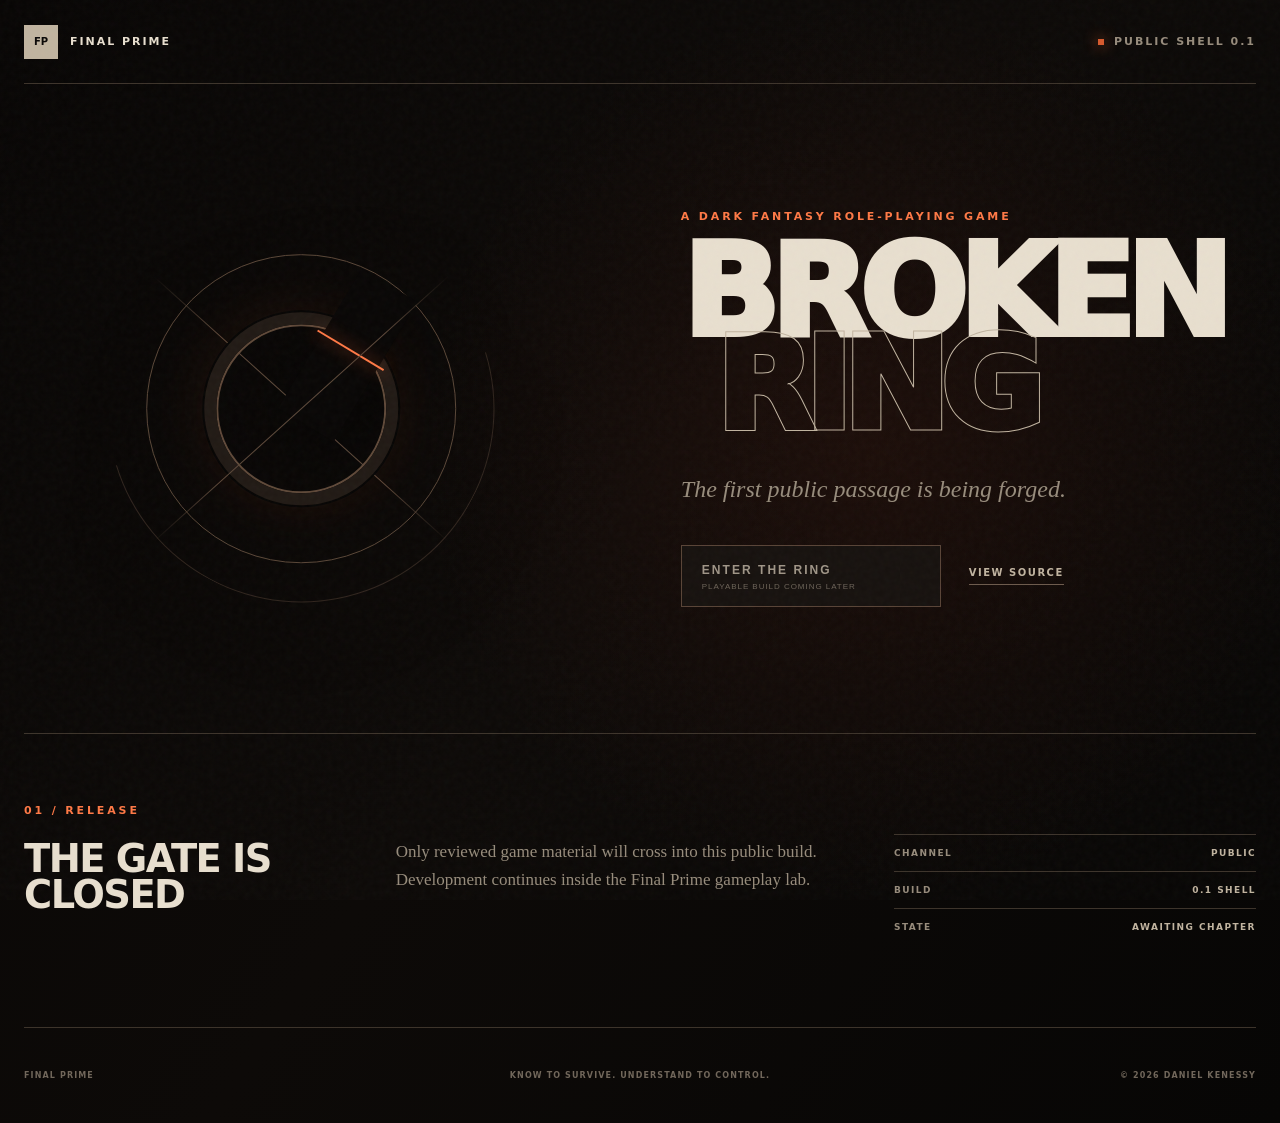
==== public/index.html @ 916c3fac "Bootstrap public Broken Ring site" ====
<!doctype html>
<html lang="en">
  <head>
    <meta charset="utf-8">
    <meta name="viewport" content="width=device-width, initial-scale=1">
    <meta name="theme-color" content="#090706">
    <meta name="description" content="Broken Ring is a dark fantasy role-playing game by Final Prime.">
    <title>Broken Ring | Final Prime</title>
    <link rel="stylesheet" href="assets/css/site.css">
  </head>
  <body>
    <div class="grain" aria-hidden="true"></div>
    <header class="site-header">
      <a class="brand" href="https://final-prime.github.io/" aria-label="Final Prime home">
        <span class="brand-mark" aria-hidden="true">FP</span>
        <span>FINAL PRIME</span>
      </a>
      <span class="build-state"><i aria-hidden="true"></i> PUBLIC SHELL 0.1</span>
    </header>

    <main>
      <section class="hero" aria-labelledby="game-title">
        <div class="sigil" aria-hidden="true">
          <span class="sigil-orbit orbit-a"></span>
          <span class="sigil-orbit orbit-b"></span>
          <span class="sigil-core"></span>
          <span class="sigil-break"></span>
        </div>

        <div class="hero-copy">
          <p class="eyebrow">A DARK FANTASY ROLE-PLAYING GAME</p>
          <h1 id="game-title"><span>BROKEN</span><span>RING</span></h1>
          <p class="premise">The first public passage is being forged.</p>
          <div class="actions">
            <button class="primary-action" type="button" disabled>
              <span>ENTER THE RING</span>
              <small>PLAYABLE BUILD COMING LATER</small>
            </button>
            <a class="text-action" href="https://github.com/Final-Prime/Broken-Ring">VIEW SOURCE</a>
          </div>
        </div>
      </section>

      <section class="status-panel" aria-labelledby="release-status">
        <div>
          <p class="section-index">01 / RELEASE</p>
          <h2 id="release-status">THE GATE IS CLOSED</h2>
        </div>
        <p>Only reviewed game material will cross into this public build. Development continues inside the Final Prime gameplay lab.</p>
        <dl>
          <div><dt>CHANNEL</dt><dd>PUBLIC</dd></div>
          <div><dt>BUILD</dt><dd>0.1 SHELL</dd></div>
          <div><dt>STATE</dt><dd>AWAITING CHAPTER</dd></div>
        </dl>
      </section>
    </main>

    <footer>
      <span>FINAL PRIME</span>
      <span>KNOW TO SURVIVE. UNDERSTAND TO CONTROL.</span>
      <span>© 2026 DANIEL KENESSY</span>
    </footer>

    <script src="assets/js/app.js"></script>
  </body>
</html>
---- public/assets/css/site.css ----
:root {
  color-scheme: dark;
  --ink: #e8dfcf;
  --muted: #978c7c;
  --void: #090706;
  --panel: #100d0b;
  --line: #3d342b;
  --ember: #d65a2d;
  --ember-hot: #ff7946;
  --ash: #c1b4a0;
  --max: 1280px;
}

* { box-sizing: border-box; }

html { background: var(--void); }

body {
  min-height: 100vh;
  margin: 0;
  overflow-x: hidden;
  color: var(--ink);
  background:
    radial-gradient(circle at 68% 40%, rgba(103, 36, 20, .18), transparent 28rem),
    linear-gradient(125deg, #080605 0%, #0d0a08 48%, #070605 100%);
  font-family: Inter, ui-sans-serif, system-ui, -apple-system, BlinkMacSystemFont, "Segoe UI", sans-serif;
}

body::before {
  position: fixed;
  inset: 0;
  z-index: -1;
  content: "";
  background-image:
    linear-gradient(rgba(255,255,255,.018) 1px, transparent 1px),
    linear-gradient(90deg, rgba(255,255,255,.014) 1px, transparent 1px);
  background-size: 72px 72px;
  mask-image: linear-gradient(to bottom, black, transparent 90%);
}

.grain {
  position: fixed;
  inset: 0;
  z-index: 10;
  pointer-events: none;
  opacity: .035;
  background-image: url("data:image/svg+xml,%3Csvg viewBox='0 0 180 180' xmlns='http://www.w3.org/2000/svg'%3E%3Cfilter id='n'%3E%3CfeTurbulence type='fractalNoise' baseFrequency='.85' numOctaves='4' stitchTiles='stitch'/%3E%3C/filter%3E%3Crect width='100%25' height='100%25' filter='url(%23n)' opacity='.9'/%3E%3C/svg%3E");
}

.site-header,
main,
footer {
  width: min(calc(100% - 48px), var(--max));
  margin-inline: auto;
}

.site-header {
  display: flex;
  align-items: center;
  justify-content: space-between;
  min-height: 84px;
  border-bottom: 1px solid var(--line);
  font-size: 11px;
  font-weight: 800;
  letter-spacing: .18em;
}

.brand {
  display: inline-flex;
  align-items: center;
  gap: 12px;
  color: var(--ink);
  text-decoration: none;
}

.brand-mark {
  display: grid;
  width: 34px;
  height: 34px;
  place-items: center;
  border: 1px solid var(--ash);
  color: var(--void);
  background: var(--ash);
  font-size: 10px;
  letter-spacing: 0;
}

.build-state {
  display: flex;
  align-items: center;
  gap: 10px;
  color: var(--muted);
}

.build-state i {
  width: 6px;
  height: 6px;
  background: var(--ember);
  box-shadow: 0 0 14px var(--ember);
}

.hero {
  display: grid;
  min-height: 650px;
  grid-template-columns: minmax(280px, .9fr) minmax(420px, 1.1fr);
  align-items: center;
  border-bottom: 1px solid var(--line);
}

.sigil {
  position: relative;
  width: min(34vw, 430px);
  aspect-ratio: 1;
  justify-self: center;
  filter: drop-shadow(0 24px 40px rgba(0,0,0,.6));
}

.sigil-orbit,
.sigil-core,
.sigil-break {
  position: absolute;
  inset: 50%;
  display: block;
  border-radius: 50%;
  transform: translate(-50%, -50%);
}

.sigil-core {
  width: 45%;
  aspect-ratio: 1;
  border: 12px solid #211a15;
  box-shadow:
    inset 0 0 0 2px #5f4939,
    0 0 0 2px #070605,
    0 0 55px rgba(214,90,45,.11);
}

.sigil-orbit {
  width: 72%;
  aspect-ratio: 1;
  border: 1px solid #5a4738;
}

.orbit-a { animation: turn 38s linear infinite; }
.orbit-b {
  width: 90%;
  border-color: transparent #30251e #30251e transparent;
  transform: translate(-50%, -50%) rotate(28deg);
  animation: reverse-turn 55s linear infinite;
}

.sigil::before,
.sigil::after {
  position: absolute;
  inset: 50%;
  width: 92%;
  height: 1px;
  content: "";
  background: linear-gradient(90deg, transparent, #5d493a 22%, #5d493a 78%, transparent);
  transform: translate(-50%, -50%) rotate(42deg);
}

.sigil::after { transform: translate(-50%, -50%) rotate(-42deg); }

.sigil-break {
  width: 15%;
  height: 38%;
  border-radius: 0;
  background: var(--void);
  transform: translate(22%, -83%) rotate(31deg);
}

.sigil-break::before {
  position: absolute;
  top: 46%;
  left: -10%;
  width: 120%;
  height: 2px;
  content: "";
  background: var(--ember-hot);
  box-shadow: 0 0 16px var(--ember);
}

.hero-copy { padding: 70px 0 70px 8vw; }

.eyebrow,
.section-index {
  margin: 0 0 24px;
  color: var(--ember-hot);
  font-size: 11px;
  font-weight: 900;
  letter-spacing: .26em;
}

h1 {
  margin: 0;
  font-size: clamp(72px, 10vw, 154px);
  font-weight: 950;
  letter-spacing: -.075em;
  line-height: .72;
}

h1 span { display: block; }
h1 span:last-child {
  margin-left: .26em;
  color: transparent;
  -webkit-text-stroke: 1px var(--ash);
}

.premise {
  max-width: 430px;
  margin: 44px 0 0;
  color: var(--muted);
  font-family: Georgia, "Times New Roman", serif;
  font-size: clamp(18px, 2vw, 24px);
  font-style: italic;
}

.actions {
  display: flex;
  align-items: center;
  gap: 28px;
  margin-top: 42px;
}

.primary-action {
  min-width: 260px;
  padding: 17px 20px 15px;
  border: 1px solid #594437;
  border-radius: 0;
  color: #a09688;
  background: #17120f;
  text-align: left;
  cursor: not-allowed;
}

.primary-action span,
.primary-action small { display: block; }
.primary-action span { font-size: 12px; font-weight: 900; letter-spacing: .17em; }
.primary-action small { margin-top: 5px; color: #6d6459; font-size: 8px; letter-spacing: .12em; }

.text-action {
  padding-bottom: 6px;
  border-bottom: 1px solid #6d5b4d;
  color: var(--ash);
  font-size: 10px;
  font-weight: 900;
  letter-spacing: .15em;
  text-decoration: none;
}

.text-action:hover,
.text-action:focus-visible { color: var(--ember-hot); border-color: var(--ember-hot); }

.status-panel {
  display: grid;
  grid-template-columns: .85fr 1.2fr 1fr;
  gap: 5vw;
  align-items: start;
  padding: 70px 0 82px;
}

.status-panel h2 {
  margin: 0;
  font-size: clamp(24px, 3vw, 42px);
  letter-spacing: -.04em;
  line-height: .95;
}

.status-panel > p {
  margin: 34px 0 0;
  color: var(--muted);
  font-family: Georgia, "Times New Roman", serif;
  font-size: 17px;
  line-height: 1.65;
}

.status-panel dl { margin: 30px 0 0; }
.status-panel dl div {
  display: flex;
  justify-content: space-between;
  gap: 24px;
  padding: 13px 0;
  border-top: 1px solid var(--line);
}
.status-panel dt,
.status-panel dd { margin: 0; font-size: 9px; font-weight: 850; letter-spacing: .16em; }
.status-panel dt { color: var(--muted); }
.status-panel dd { color: var(--ash); text-align: right; }

footer {
  display: grid;
  min-height: 96px;
  grid-template-columns: repeat(3, 1fr);
  align-items: center;
  border-top: 1px solid var(--line);
  color: #71675b;
  font-size: 8px;
  font-weight: 800;
  letter-spacing: .14em;
}

footer span:nth-child(2) { text-align: center; }
footer span:last-child { text-align: right; }

@keyframes turn {
  from { transform: translate(-50%, -50%) rotate(0); }
  to { transform: translate(-50%, -50%) rotate(360deg); }
}

@keyframes reverse-turn {
  from { transform: translate(-50%, -50%) rotate(28deg); }
  to { transform: translate(-50%, -50%) rotate(-332deg); }
}

@media (max-width: 860px) {
  .site-header, main, footer { width: min(calc(100% - 32px), var(--max)); }
  .hero { min-height: auto; grid-template-columns: 1fr; padding: 72px 0; }
  .sigil { width: min(78vw, 380px); }
  .hero-copy { padding: 64px 0 0; }
  h1 { font-size: clamp(68px, 20vw, 126px); }
  .status-panel { grid-template-columns: 1fr; gap: 14px; }
  .status-panel > p, .status-panel dl { margin-top: 18px; }
}

@media (max-width: 560px) {
  .build-state { font-size: 0; }
  .actions { align-items: stretch; flex-direction: column; }
  .primary-action { width: 100%; }
  .text-action { align-self: flex-start; }
  footer { grid-template-columns: 1fr; gap: 8px; padding: 28px 0; }
  footer span:nth-child(2), footer span:last-child { text-align: left; }
}

@media (prefers-reduced-motion: reduce) {
  *, *::before, *::after { scroll-behavior: auto !important; animation-duration: .01ms !important; animation-iteration-count: 1 !important; }
}
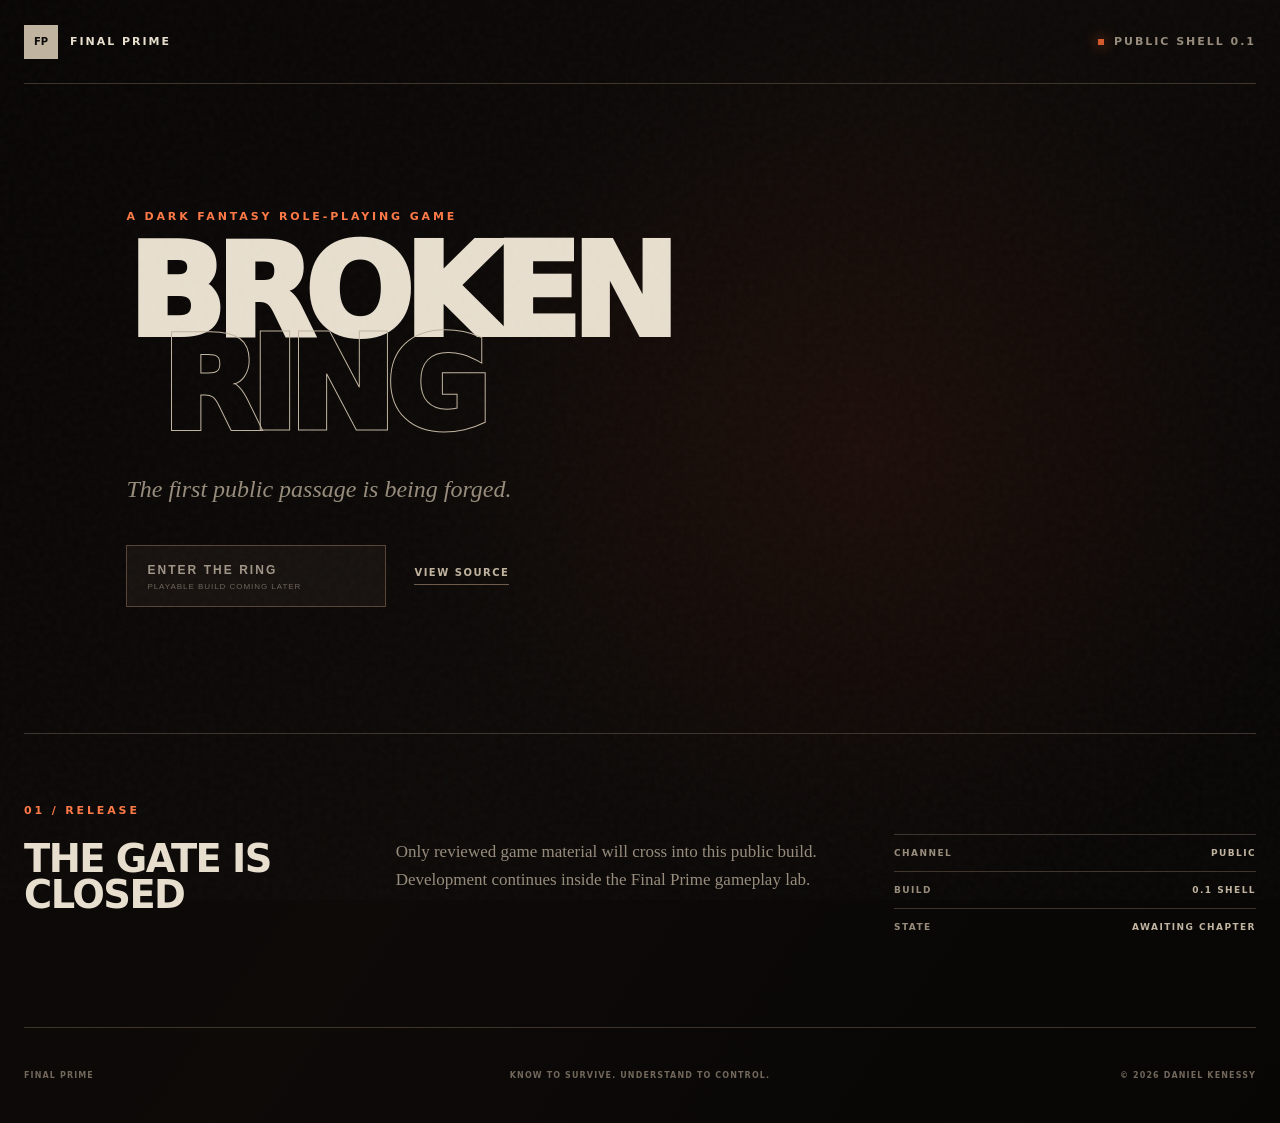
==== commit 4045120b: "Prepare public title hero artwork" ====
--- a/public/index.html
+++ b/public/index.html
@@ -6,6 +6,7 @@
     <meta name="theme-color" content="#090706">
     <meta name="description" content="Broken Ring is a dark fantasy role-playing game by Final Prime.">
     <title>Broken Ring | Final Prime</title>
+    <link rel="preload" href="assets/images/title-westwatch.webp" as="image" type="image/webp" fetchpriority="high">
     <link rel="stylesheet" href="assets/css/site.css">
   </head>
   <body>
@@ -20,13 +21,6 @@
 
     <main>
       <section class="hero" aria-labelledby="game-title">
-        <div class="sigil" aria-hidden="true">
-          <span class="sigil-orbit orbit-a"></span>
-          <span class="sigil-orbit orbit-b"></span>
-          <span class="sigil-core"></span>
-          <span class="sigil-break"></span>
-        </div>
-
         <div class="hero-copy">
           <p class="eyebrow">A DARK FANTASY ROLE-PLAYING GAME</p>
           <h1 id="game-title"><span>BROKEN</span><span>RING</span></h1>
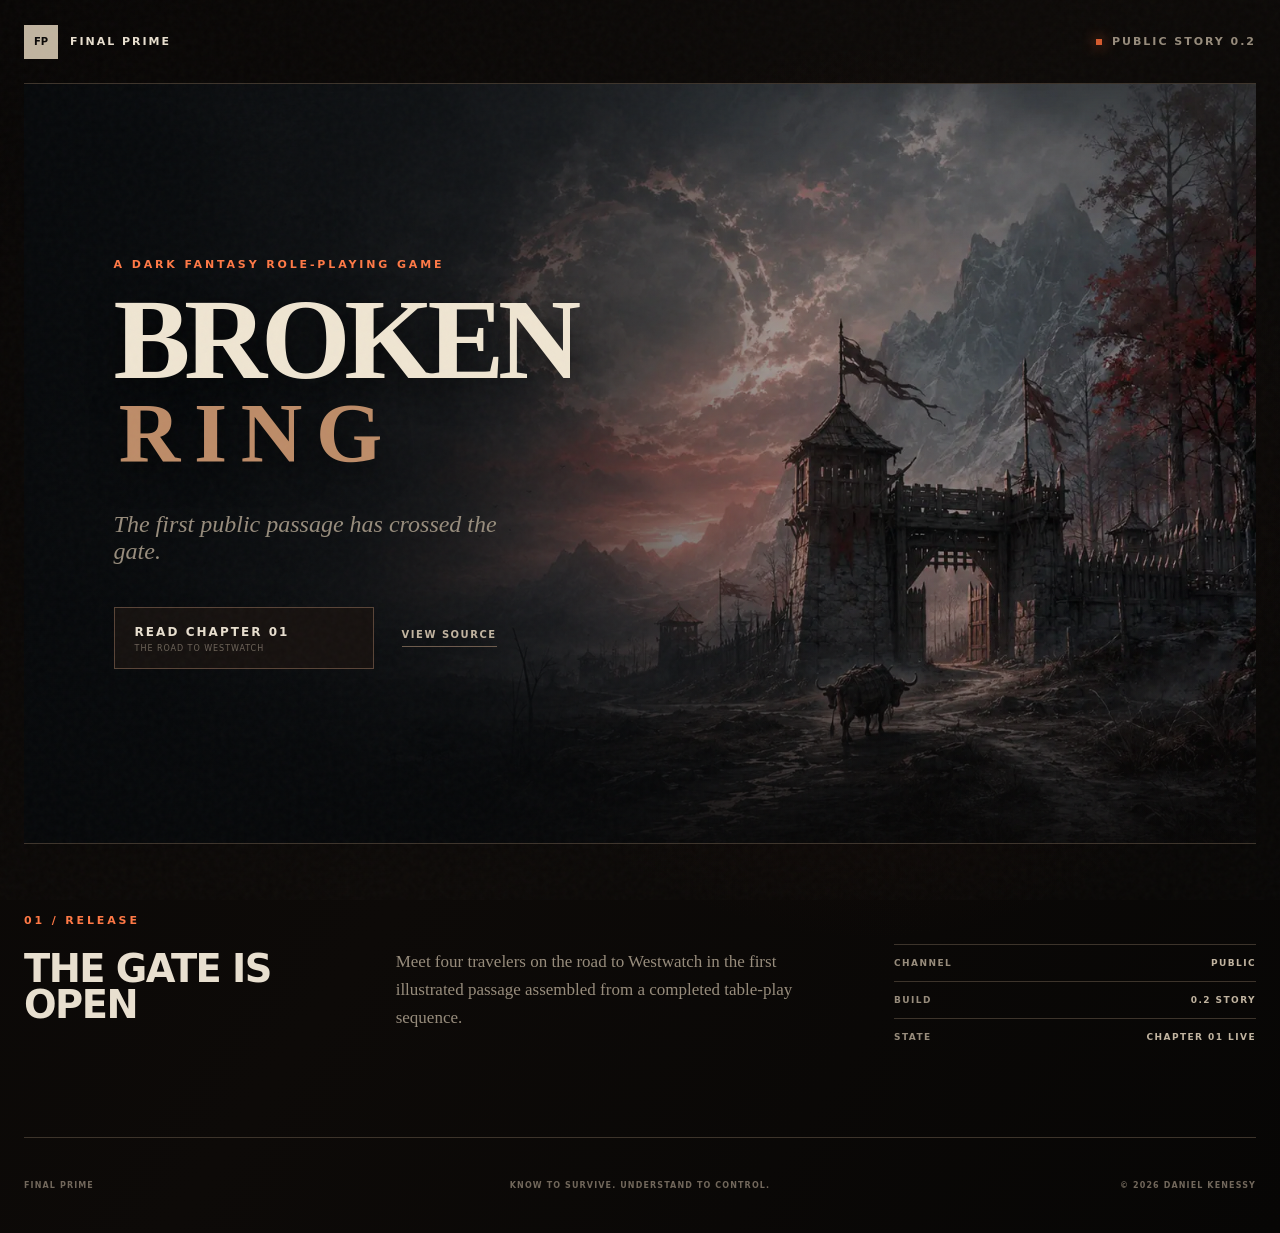
==== commit 7fcb8b7c: "Publish Chapter 01 visual story" ====
--- a/public/index.html
+++ b/public/index.html
@@ -8,6 +8,7 @@
     <title>Broken Ring | Final Prime</title>
     <link rel="preload" href="assets/images/title-westwatch.webp" as="image" type="image/webp" fetchpriority="high">
     <link rel="stylesheet" href="assets/css/site.css">
+    <link rel="stylesheet" href="assets/css/story-entry.css">
   </head>
   <body>
     <div class="grain" aria-hidden="true"></div>
@@ -16,7 +17,7 @@
         <span class="brand-mark" aria-hidden="true">FP</span>
         <span>FINAL PRIME</span>
       </a>
-      <span class="build-state"><i aria-hidden="true"></i> PUBLIC SHELL 0.1</span>
+      <span class="build-state"><i aria-hidden="true"></i> PUBLIC STORY 0.2</span>
     </header>
 
     <main>
@@ -24,12 +25,12 @@
         <div class="hero-copy">
           <p class="eyebrow">A DARK FANTASY ROLE-PLAYING GAME</p>
           <h1 id="game-title"><span>BROKEN</span><span>RING</span></h1>
-          <p class="premise">The first public passage is being forged.</p>
+          <p class="premise">The first public passage has crossed the gate.</p>
           <div class="actions">
-            <button class="primary-action" type="button" disabled>
-              <span>ENTER THE RING</span>
-              <small>PLAYABLE BUILD COMING LATER</small>
-            </button>
+            <a class="primary-action story-action" href="story.html">
+              <span>READ CHAPTER 01</span>
+              <small>THE ROAD TO WESTWATCH</small>
+            </a>
             <a class="text-action" href="https://github.com/Final-Prime/Broken-Ring">VIEW SOURCE</a>
           </div>
         </div>
@@ -38,13 +39,13 @@
       <section class="status-panel" aria-labelledby="release-status">
         <div>
           <p class="section-index">01 / RELEASE</p>
-          <h2 id="release-status">THE GATE IS CLOSED</h2>
+          <h2 id="release-status">THE GATE IS OPEN</h2>
         </div>
-        <p>Only reviewed game material will cross into this public build. Development continues inside the Final Prime gameplay lab.</p>
+        <p>Meet four travelers on the road to Westwatch in the first illustrated passage assembled from a completed table-play sequence.</p>
         <dl>
           <div><dt>CHANNEL</dt><dd>PUBLIC</dd></div>
-          <div><dt>BUILD</dt><dd>0.1 SHELL</dd></div>
-          <div><dt>STATE</dt><dd>AWAITING CHAPTER</dd></div>
+          <div><dt>BUILD</dt><dd>0.2 STORY</dd></div>
+          <div><dt>STATE</dt><dd>CHAPTER 01 LIVE</dd></div>
         </dl>
       </section>
     </main>
--- a/public/assets/css/site.css
+++ b/public/assets/css/site.css
@@ -8,6 +8,7 @@
   --ember: #d65a2d;
   --ember-hot: #ff7946;
   --ash: #c1b4a0;
+  --display: "Iowan Old Style", "Palatino Linotype", "Book Antiqua", Palatino, Georgia, serif;
   --max: 1280px;
 }
 
@@ -100,11 +101,19 @@
 }
 
 .hero {
+  position: relative;
   display: grid;
-  min-height: 650px;
-  grid-template-columns: minmax(280px, .9fr) minmax(420px, 1.1fr);
+  min-height: min(760px, calc(100vh - 84px));
+  grid-template-columns: minmax(0, 1fr);
   align-items: center;
   border-bottom: 1px solid var(--line);
+  isolation: isolate;
+  background-image:
+    linear-gradient(90deg, rgba(6, 8, 10, .96) 0%, rgba(6, 8, 10, .82) 34%, rgba(6, 8, 10, .32) 65%, rgba(6, 8, 10, .12) 100%),
+    linear-gradient(0deg, rgba(9, 7, 6, .88) 0%, transparent 35%),
+    url("../images/title-westwatch.webp");
+  background-position: center;
+  background-size: cover;
 }
 
 .sigil {
@@ -181,7 +190,12 @@
   box-shadow: 0 0 16px var(--ember);
 }
 
-.hero-copy { padding: 70px 0 70px 8vw; }
+.hero-copy {
+  position: relative;
+  z-index: 1;
+  max-width: 720px;
+  padding: 84px clamp(24px, 7vw, 92px);
+}
 
 .eyebrow,
 .section-index {
@@ -194,24 +208,29 @@
 
 h1 {
   margin: 0;
-  font-size: clamp(72px, 10vw, 154px);
-  font-weight: 950;
-  letter-spacing: -.075em;
-  line-height: .72;
+  color: #efe5d2;
+  font-family: var(--display);
+  font-size: clamp(68px, 9vw, 132px);
+  font-weight: 700;
+  letter-spacing: -.055em;
+  line-height: .78;
+  text-shadow: 0 10px 32px rgba(0, 0, 0, .7);
 }
 
 h1 span { display: block; }
 h1 span:last-child {
-  margin-left: .26em;
-  color: transparent;
-  -webkit-text-stroke: 1px var(--ash);
+  margin-top: .18em;
+  margin-left: .06em;
+  color: #bd8c68;
+  font-size: .74em;
+  letter-spacing: .16em;
 }
 
 .premise {
   max-width: 430px;
   margin: 44px 0 0;
   color: var(--muted);
-  font-family: Georgia, "Times New Roman", serif;
+  font-family: var(--display);
   font-size: clamp(18px, 2vw, 24px);
   font-style: italic;
 }
@@ -270,7 +289,7 @@
 .status-panel > p {
   margin: 34px 0 0;
   color: var(--muted);
-  font-family: Georgia, "Times New Roman", serif;
+  font-family: var(--display);
   font-size: 17px;
   line-height: 1.65;
 }
@@ -315,10 +334,17 @@
 
 @media (max-width: 860px) {
   .site-header, main, footer { width: min(calc(100% - 32px), var(--max)); }
-  .hero { min-height: auto; grid-template-columns: 1fr; padding: 72px 0; }
-  .sigil { width: min(78vw, 380px); }
-  .hero-copy { padding: 64px 0 0; }
-  h1 { font-size: clamp(68px, 20vw, 126px); }
+  .hero {
+    min-height: 690px;
+    grid-template-columns: 1fr;
+    background-image:
+      linear-gradient(90deg, rgba(6, 8, 10, .9) 0%, rgba(6, 8, 10, .58) 72%, rgba(6, 8, 10, .28) 100%),
+      linear-gradient(0deg, rgba(9, 7, 6, .92) 0%, transparent 52%),
+      url("../images/title-westwatch.webp");
+    background-position: 68% center;
+  }
+  .hero-copy { padding: 72px clamp(22px, 7vw, 56px); }
+  h1 { font-size: clamp(64px, 18vw, 112px); }
   .status-panel { grid-template-columns: 1fr; gap: 14px; }
   .status-panel > p, .status-panel dl { margin-top: 18px; }
 }
--- a/public/assets/css/story-entry.css
+++ b/public/assets/css/story-entry.css
@@ -0,0 +1,19 @@
+.story-action {
+  display: block;
+  color: #e8dfcf;
+  background: rgba(23, 18, 15, .94);
+  cursor: pointer;
+  text-decoration: none;
+  transition: border-color .2s ease, color .2s ease, background-color .2s ease;
+}
+
+.story-action:hover,
+.story-action:focus-visible {
+  border-color: #ff7946;
+  color: #ff7946;
+  background: #201610;
+}
+
+@media (prefers-reduced-motion: reduce) {
+  .story-action { transition: none; }
+}
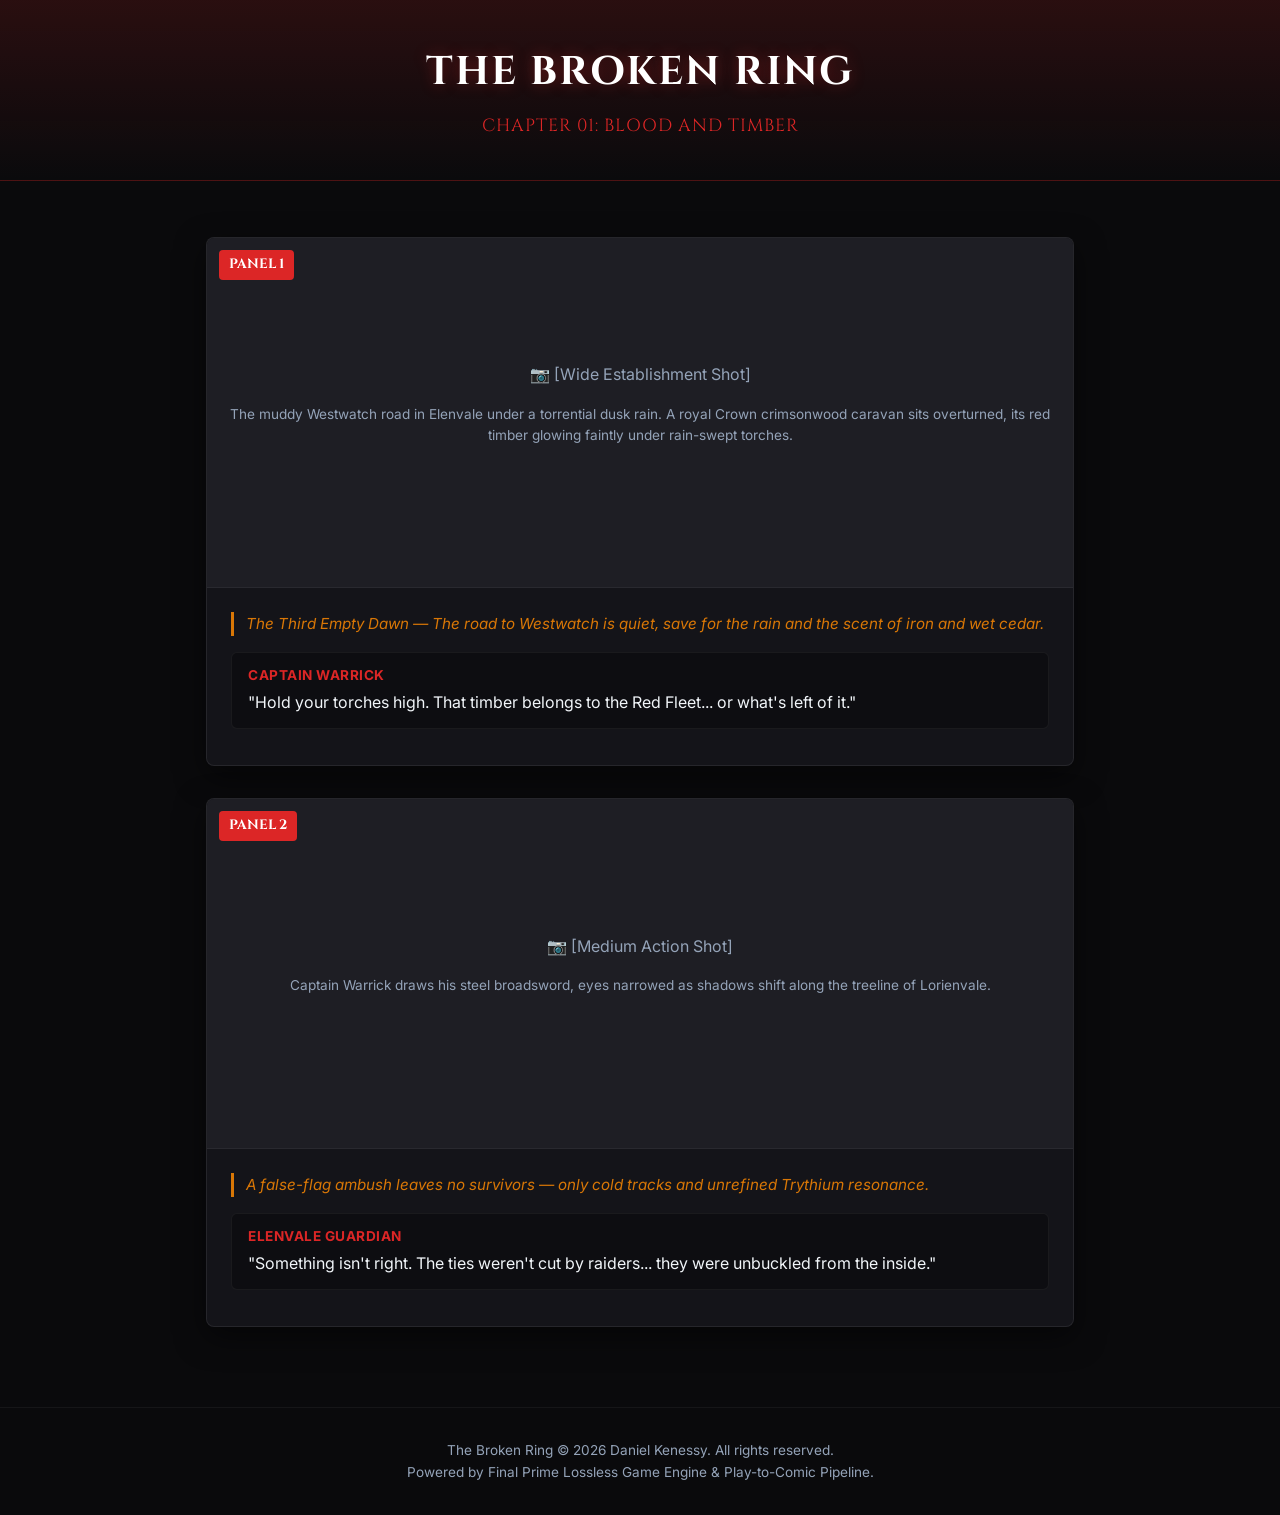
==== commit b88c188a: "feat(tbr): initial setup of lossless state engine, comic schemas, and web builder" ====
--- a/public/index.html
+++ b/public/index.html
@@ -1,61 +1,195 @@
-<!doctype html>
+<!DOCTYPE html>
 <html lang="en">
-  <head>
-    <meta charset="utf-8">
-    <meta name="viewport" content="width=device-width, initial-scale=1">
-    <meta name="theme-color" content="#090706">
-    <meta name="description" content="Broken Ring is a dark fantasy role-playing game by Final Prime.">
-    <title>Broken Ring | Final Prime</title>
-    <link rel="preload" href="assets/images/title-westwatch.webp" as="image" type="image/webp" fetchpriority="high">
-    <link rel="stylesheet" href="assets/css/site.css">
-    <link rel="stylesheet" href="assets/css/story-entry.css">
-  </head>
-  <body>
-    <div class="grain" aria-hidden="true"></div>
-    <header class="site-header">
-      <a class="brand" href="https://final-prime.github.io/" aria-label="Final Prime home">
-        <span class="brand-mark" aria-hidden="true">FP</span>
-        <span>FINAL PRIME</span>
-      </a>
-      <span class="build-state"><i aria-hidden="true"></i> PUBLIC STORY 0.2</span>
-    </header>
+<head>
+  <meta charset="UTF-8">
+  <meta name="viewport" content="width=device-width, initial-scale=1.0">
+  <title>The Broken Ring — Chapter 01: Blood and Timber</title>
+  <link rel="preconnect" href="https://fonts.googleapis.com">
+  <link rel="preconnect" href="https://fonts.gstatic.com" crossorigin>
+  <link href="https://fonts.googleapis.com/css2?family=Cinzel:wght@600;700;900&family=Inter:wght@400;600;700&family=Permanent+Marker&display=swap" rel="stylesheet">
+  <style>
+    :root {
+      --bg-dark: #0a0a0c;
+      --card-bg: #141419;
+      --trythium-red: #dc2626;
+      --trythium-glow: rgba(220, 38, 38, 0.4);
+      --gold-accent: #d97706;
+      --text-main: #e2e8f0;
+      --text-muted: #94a3b8;
+    }
+    * { box-sizing: border-box; margin: 0; padding: 0; }
+    body {
+      background-color: var(--bg-dark);
+      color: var(--text-main);
+      font-family: 'Inter', sans-serif;
+      line-height: 1.6;
+      padding: 0;
+      display: flex;
+      flex-direction: column;
+      align-items: center;
+      min-height: 100vh;
+    }
+    header {
+      width: 100%;
+      padding: 2.5rem 1rem;
+      background: linear-gradient(180deg, rgba(220,38,38,0.15) 0%, transparent 100%);
+      border-bottom: 1px solid rgba(220,38,38,0.2);
+      text-align: center;
+    }
+    h1 {
+      font-family: 'Cinzel', serif;
+      font-size: 2.5rem;
+      letter-spacing: 2px;
+      color: #fff;
+      text-shadow: 0 0 15px var(--trythium-glow);
+    }
+    .subtitle {
+      color: var(--trythium-red);
+      font-family: 'Cinzel', serif;
+      font-size: 1.1rem;
+      margin-top: 0.5rem;
+      text-transform: uppercase;
+      letter-spacing: 1px;
+    }
+    .container {
+      max-width: 900px;
+      width: 100%;
+      padding: 2rem 1rem;
+    }
+    .comic-grid {
+      display: grid;
+      grid-template-columns: 1fr;
+      gap: 2rem;
+      margin-top: 1.5rem;
+    }
+    .comic-panel {
+      background: var(--card-bg);
+      border: 1px solid rgba(255,255,255,0.08);
+      border-radius: 8px;
+      overflow: hidden;
+      box-shadow: 0 10px 30px rgba(0,0,0,0.5);
+      transition: transform 0.2s ease, border-color 0.2s ease;
+    }
+    .comic-panel:hover {
+      border-color: var(--trythium-red);
+      box-shadow: 0 0 25px var(--trythium-glow);
+    }
+    .panel-image-placeholder {
+      width: 100%;
+      height: 350px;
+      background: #1e1e24;
+      display: flex;
+      flex-direction: column;
+      justify-content: center;
+      align-items: center;
+      color: var(--text-muted);
+      border-bottom: 1px solid rgba(255,255,255,0.05);
+      position: relative;
+    }
+    .panel-number {
+      position: absolute;
+      top: 12px;
+      left: 12px;
+      background: var(--trythium-red);
+      color: #fff;
+      font-family: 'Cinzel', serif;
+      font-weight: 700;
+      padding: 4px 10px;
+      border-radius: 4px;
+      font-size: 0.85rem;
+    }
+    .panel-content {
+      padding: 1.5rem;
+    }
+    .caption {
+      font-style: italic;
+      color: var(--gold-accent);
+      margin-bottom: 1rem;
+      font-size: 0.95rem;
+      border-left: 3px solid var(--gold-accent);
+      padding-left: 0.75rem;
+    }
+    .dialogue-box {
+      background: rgba(0,0,0,0.3);
+      padding: 0.75rem 1rem;
+      border-radius: 6px;
+      margin-bottom: 0.75rem;
+      border: 1px solid rgba(255,255,255,0.05);
+    }
+    .speaker {
+      font-weight: 700;
+      color: var(--trythium-red);
+      font-size: 0.85rem;
+      text-transform: uppercase;
+      letter-spacing: 0.5px;
+    }
+    .speech {
+      font-family: 'Inter', sans-serif;
+      font-size: 1rem;
+      color: #f1f5f9;
+      margin-top: 0.2rem;
+    }
+    footer {
+      margin-top: 3rem;
+      padding: 2rem;
+      color: var(--text-muted);
+      font-size: 0.85rem;
+      text-align: center;
+      border-top: 1px solid rgba(255,255,255,0.05);
+      width: 100%;
+    }
+  </style>
+</head>
+<body>
+  <header>
+    <h1>THE BROKEN RING</h1>
+    <div class="subtitle">Chapter 01: Blood and Timber</div>
+  </header>
 
-    <main>
-      <section class="hero" aria-labelledby="game-title">
-        <div class="hero-copy">
-          <p class="eyebrow">A DARK FANTASY ROLE-PLAYING GAME</p>
-          <h1 id="game-title"><span>BROKEN</span><span>RING</span></h1>
-          <p class="premise">The first public passage has crossed the gate.</p>
-          <div class="actions">
-            <a class="primary-action story-action" href="story.html">
-              <span>READ CHAPTER 01</span>
-              <small>THE ROAD TO WESTWATCH</small>
-            </a>
-            <a class="text-action" href="https://github.com/Final-Prime/Broken-Ring">VIEW SOURCE</a>
+  <main class="container">
+    <div class="comic-grid">
+      
+        <article class="comic-panel">
+          <div class="panel-image-placeholder">
+            <span class="panel-number">PANEL 1</span>
+            <p>📷 [Wide Establishment Shot]</p>
+            <p style="font-size:0.85rem; padding:1rem; text-align:center;">The muddy Westwatch road in Elenvale under a torrential dusk rain. A royal Crown crimsonwood caravan sits overturned, its red timber glowing faintly under rain-swept torches.</p>
           </div>
-        </div>
-      </section>
+          <div class="panel-content">
+            <div class="caption">The Third Empty Dawn — The road to Westwatch is quiet, save for the rain and the scent of iron and wet cedar.</div>
+            
+            <div class="dialogue-box">
+              <div class="speaker">Captain Warrick</div>
+              <div class="speech">"Hold your torches high. That timber belongs to the Red Fleet... or what's left of it."</div>
+            </div>
+            
+          </div>
+        </article>
+        
 
-      <section class="status-panel" aria-labelledby="release-status">
-        <div>
-          <p class="section-index">01 / RELEASE</p>
-          <h2 id="release-status">THE GATE IS OPEN</h2>
-        </div>
-        <p>Meet four travelers on the road to Westwatch in the first illustrated passage assembled from a completed table-play sequence.</p>
-        <dl>
-          <div><dt>CHANNEL</dt><dd>PUBLIC</dd></div>
-          <div><dt>BUILD</dt><dd>0.2 STORY</dd></div>
-          <div><dt>STATE</dt><dd>CHAPTER 01 LIVE</dd></div>
-        </dl>
-      </section>
-    </main>
+        <article class="comic-panel">
+          <div class="panel-image-placeholder">
+            <span class="panel-number">PANEL 2</span>
+            <p>📷 [Medium Action Shot]</p>
+            <p style="font-size:0.85rem; padding:1rem; text-align:center;">Captain Warrick draws his steel broadsword, eyes narrowed as shadows shift along the treeline of Lorienvale.</p>
+          </div>
+          <div class="panel-content">
+            <div class="caption">A false-flag ambush leaves no survivors — only cold tracks and unrefined Trythium resonance.</div>
+            
+            <div class="dialogue-box">
+              <div class="speaker">Elenvale Guardian</div>
+              <div class="speech">"Something isn't right. The ties weren't cut by raiders... they were unbuckled from the inside."</div>
+            </div>
+            
+          </div>
+        </article>
+        
+    </div>
+  </main>
 
-    <footer>
-      <span>FINAL PRIME</span>
-      <span>KNOW TO SURVIVE. UNDERSTAND TO CONTROL.</span>
-      <span>© 2026 DANIEL KENESSY</span>
-    </footer>
-
-    <script src="assets/js/app.js"></script>
-  </body>
+  <footer>
+    <p>The Broken Ring &copy; 2026 Daniel Kenessy. All rights reserved.</p>
+    <p>Powered by Final Prime Lossless Game Engine & Play-to-Comic Pipeline.</p>
+  </footer>
+</body>
 </html>
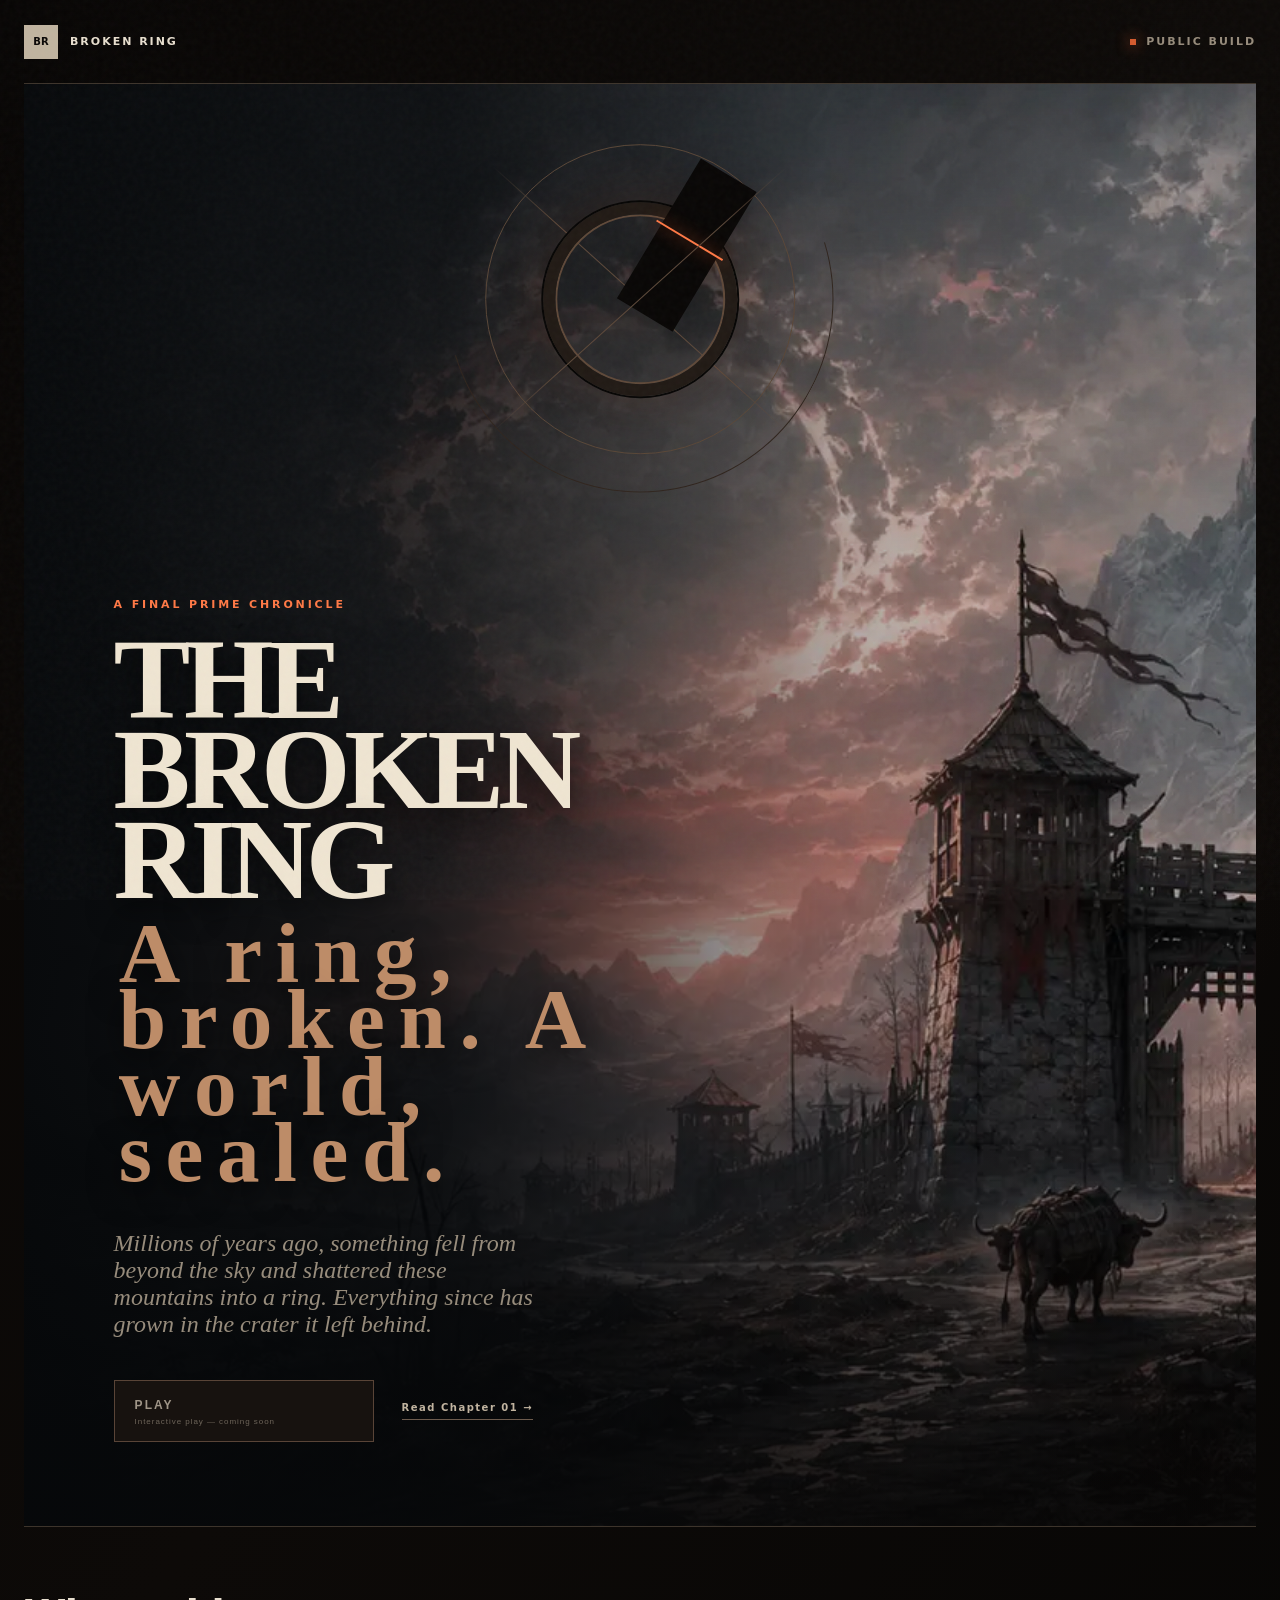
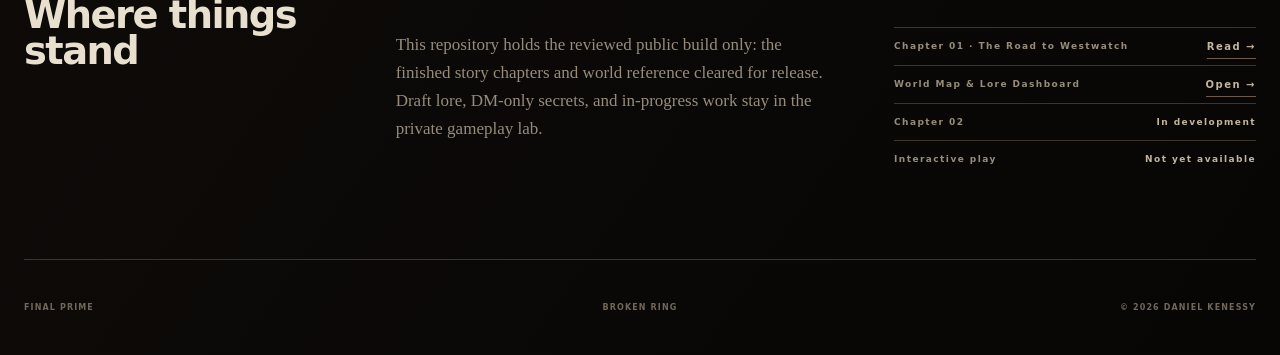
==== commit 7dc7d3c7: "feat(site): wire up the real homepage using the existing site.css/app.js/title art Replaces the stal" ====
--- a/public/index.html
+++ b/public/index.html
@@ -1,195 +1,67 @@
-<!DOCTYPE html>
+<!doctype html>
 <html lang="en">
-<head>
-  <meta charset="UTF-8">
-  <meta name="viewport" content="width=device-width, initial-scale=1.0">
-  <title>The Broken Ring — Chapter 01: Blood and Timber</title>
-  <link rel="preconnect" href="https://fonts.googleapis.com">
-  <link rel="preconnect" href="https://fonts.gstatic.com" crossorigin>
-  <link href="https://fonts.googleapis.com/css2?family=Cinzel:wght@600;700;900&family=Inter:wght@400;600;700&family=Permanent+Marker&display=swap" rel="stylesheet">
-  <style>
-    :root {
-      --bg-dark: #0a0a0c;
-      --card-bg: #141419;
-      --trythium-red: #dc2626;
-      --trythium-glow: rgba(220, 38, 38, 0.4);
-      --gold-accent: #d97706;
-      --text-main: #e2e8f0;
-      --text-muted: #94a3b8;
-    }
-    * { box-sizing: border-box; margin: 0; padding: 0; }
-    body {
-      background-color: var(--bg-dark);
-      color: var(--text-main);
-      font-family: 'Inter', sans-serif;
-      line-height: 1.6;
-      padding: 0;
-      display: flex;
-      flex-direction: column;
-      align-items: center;
-      min-height: 100vh;
-    }
-    header {
-      width: 100%;
-      padding: 2.5rem 1rem;
-      background: linear-gradient(180deg, rgba(220,38,38,0.15) 0%, transparent 100%);
-      border-bottom: 1px solid rgba(220,38,38,0.2);
-      text-align: center;
-    }
-    h1 {
-      font-family: 'Cinzel', serif;
-      font-size: 2.5rem;
-      letter-spacing: 2px;
-      color: #fff;
-      text-shadow: 0 0 15px var(--trythium-glow);
-    }
-    .subtitle {
-      color: var(--trythium-red);
-      font-family: 'Cinzel', serif;
-      font-size: 1.1rem;
-      margin-top: 0.5rem;
-      text-transform: uppercase;
-      letter-spacing: 1px;
-    }
-    .container {
-      max-width: 900px;
-      width: 100%;
-      padding: 2rem 1rem;
-    }
-    .comic-grid {
-      display: grid;
-      grid-template-columns: 1fr;
-      gap: 2rem;
-      margin-top: 1.5rem;
-    }
-    .comic-panel {
-      background: var(--card-bg);
-      border: 1px solid rgba(255,255,255,0.08);
-      border-radius: 8px;
-      overflow: hidden;
-      box-shadow: 0 10px 30px rgba(0,0,0,0.5);
-      transition: transform 0.2s ease, border-color 0.2s ease;
-    }
-    .comic-panel:hover {
-      border-color: var(--trythium-red);
-      box-shadow: 0 0 25px var(--trythium-glow);
-    }
-    .panel-image-placeholder {
-      width: 100%;
-      height: 350px;
-      background: #1e1e24;
-      display: flex;
-      flex-direction: column;
-      justify-content: center;
-      align-items: center;
-      color: var(--text-muted);
-      border-bottom: 1px solid rgba(255,255,255,0.05);
-      position: relative;
-    }
-    .panel-number {
-      position: absolute;
-      top: 12px;
-      left: 12px;
-      background: var(--trythium-red);
-      color: #fff;
-      font-family: 'Cinzel', serif;
-      font-weight: 700;
-      padding: 4px 10px;
-      border-radius: 4px;
-      font-size: 0.85rem;
-    }
-    .panel-content {
-      padding: 1.5rem;
-    }
-    .caption {
-      font-style: italic;
-      color: var(--gold-accent);
-      margin-bottom: 1rem;
-      font-size: 0.95rem;
-      border-left: 3px solid var(--gold-accent);
-      padding-left: 0.75rem;
-    }
-    .dialogue-box {
-      background: rgba(0,0,0,0.3);
-      padding: 0.75rem 1rem;
-      border-radius: 6px;
-      margin-bottom: 0.75rem;
-      border: 1px solid rgba(255,255,255,0.05);
-    }
-    .speaker {
-      font-weight: 700;
-      color: var(--trythium-red);
-      font-size: 0.85rem;
-      text-transform: uppercase;
-      letter-spacing: 0.5px;
-    }
-    .speech {
-      font-family: 'Inter', sans-serif;
-      font-size: 1rem;
-      color: #f1f5f9;
-      margin-top: 0.2rem;
-    }
-    footer {
-      margin-top: 3rem;
-      padding: 2rem;
-      color: var(--text-muted);
-      font-size: 0.85rem;
-      text-align: center;
-      border-top: 1px solid rgba(255,255,255,0.05);
-      width: 100%;
-    }
-  </style>
-</head>
-<body>
-  <header>
-    <h1>THE BROKEN RING</h1>
-    <div class="subtitle">Chapter 01: Blood and Timber</div>
-  </header>
+  <head>
+    <meta charset="utf-8">
+    <meta name="viewport" content="width=device-width, initial-scale=1">
+    <meta name="theme-color" content="#090706">
+    <meta name="description" content="The Broken Ring — a Final Prime dark fantasy chronicle. Read the public story and explore the world map.">
+    <title>The Broken Ring | Final Prime</title>
+    <link rel="preload" href="assets/images/title-westwatch.webp" as="image" type="image/webp" fetchpriority="high">
+    <link rel="stylesheet" href="assets/css/site.css">
+  </head>
+  <body>
+    <div class="grain" aria-hidden="true"></div>
 
-  <main class="container">
-    <div class="comic-grid">
-      
-        <article class="comic-panel">
-          <div class="panel-image-placeholder">
-            <span class="panel-number">PANEL 1</span>
-            <p>📷 [Wide Establishment Shot]</p>
-            <p style="font-size:0.85rem; padding:1rem; text-align:center;">The muddy Westwatch road in Elenvale under a torrential dusk rain. A royal Crown crimsonwood caravan sits overturned, its red timber glowing faintly under rain-swept torches.</p>
+    <header class="site-header">
+      <a class="brand" href="index.html" aria-label="Broken Ring home">
+        <span class="brand-mark" aria-hidden="true">BR</span>
+        <span>BROKEN RING</span>
+      </a>
+      <div class="build-state">
+        <i aria-hidden="true"></i>
+        <span>PUBLIC BUILD</span>
+      </div>
+    </header>
+
+    <main>
+      <section class="hero">
+        <div class="sigil" aria-hidden="true">
+          <span class="sigil-orbit orbit-a"></span>
+          <span class="sigil-orbit orbit-b"></span>
+          <span class="sigil-core"></span>
+          <span class="sigil-break"></span>
+        </div>
+        <div class="hero-copy">
+          <p class="eyebrow">A FINAL PRIME CHRONICLE</p>
+          <h1><span>THE BROKEN RING</span><span>A ring, broken. A world, sealed.</span></h1>
+          <p class="premise">Millions of years ago, something fell from beyond the sky and shattered these mountains into a ring. Everything since has grown in the crater it left behind.</p>
+          <div class="actions">
+            <button type="button" class="primary-action" disabled aria-disabled="true">
+              <span>PLAY</span>
+              <small>Interactive play — coming soon</small>
+            </button>
+            <a class="text-action" href="story.html">Read Chapter 01 <span aria-hidden="true">→</span></a>
           </div>
-          <div class="panel-content">
-            <div class="caption">The Third Empty Dawn — The road to Westwatch is quiet, save for the rain and the scent of iron and wet cedar.</div>
-            
-            <div class="dialogue-box">
-              <div class="speaker">Captain Warrick</div>
-              <div class="speech">"Hold your torches high. That timber belongs to the Red Fleet... or what's left of it."</div>
-            </div>
-            
-          </div>
-        </article>
-        
+        </div>
+      </section>
 
-        <article class="comic-panel">
-          <div class="panel-image-placeholder">
-            <span class="panel-number">PANEL 2</span>
-            <p>📷 [Medium Action Shot]</p>
-            <p style="font-size:0.85rem; padding:1rem; text-align:center;">Captain Warrick draws his steel broadsword, eyes narrowed as shadows shift along the treeline of Lorienvale.</p>
-          </div>
-          <div class="panel-content">
-            <div class="caption">A false-flag ambush leaves no survivors — only cold tracks and unrefined Trythium resonance.</div>
-            
-            <div class="dialogue-box">
-              <div class="speaker">Elenvale Guardian</div>
-              <div class="speech">"Something isn't right. The ties weren't cut by raiders... they were unbuckled from the inside."</div>
-            </div>
-            
-          </div>
-        </article>
-        
-    </div>
-  </main>
+      <section class="status-panel">
+        <h2>Where things stand</h2>
+        <p>This repository holds the reviewed public build only: the finished story chapters and world reference cleared for release. Draft lore, DM-only secrets, and in-progress work stay in the private gameplay lab.</p>
+        <dl>
+          <div><dt>Chapter 01 · The Road to Westwatch</dt><dd><a class="text-action" href="story.html">Read →</a></dd></div>
+          <div><dt>World Map &amp; Lore Dashboard</dt><dd><a class="text-action" href="dashboard.html">Open →</a></dd></div>
+          <div><dt>Chapter 02</dt><dd>In development</dd></div>
+          <div><dt>Interactive play</dt><dd>Not yet available</dd></div>
+        </dl>
+      </section>
+    </main>
 
-  <footer>
-    <p>The Broken Ring &copy; 2026 Daniel Kenessy. All rights reserved.</p>
-    <p>Powered by Final Prime Lossless Game Engine & Play-to-Comic Pipeline.</p>
-  </footer>
-</body>
+    <footer>
+      <span>FINAL PRIME</span>
+      <span>BROKEN RING</span>
+      <span>© 2026 DANIEL KENESSY</span>
+    </footer>
+    <script src="assets/js/app.js"></script>
+  </body>
 </html>
--- a/public/assets/css/site.css
+++ b/public/assets/css/site.css
@@ -0,0 +1,363 @@
+:root {
+  color-scheme: dark;
+  --ink: #e8dfcf;
+  --muted: #978c7c;
+  --void: #090706;
+  --panel: #100d0b;
+  --line: #3d342b;
+  --ember: #d65a2d;
+  --ember-hot: #ff7946;
+  --ash: #c1b4a0;
+  --display: "Iowan Old Style", "Palatino Linotype", "Book Antiqua", Palatino, Georgia, serif;
+  --max: 1280px;
+}
+
+* { box-sizing: border-box; }
+
+html { background: var(--void); }
+
+body {
+  min-height: 100vh;
+  margin: 0;
+  overflow-x: hidden;
+  color: var(--ink);
+  background:
+    radial-gradient(circle at 68% 40%, rgba(103, 36, 20, .18), transparent 28rem),
+    linear-gradient(125deg, #080605 0%, #0d0a08 48%, #070605 100%);
+  font-family: Inter, ui-sans-serif, system-ui, -apple-system, BlinkMacSystemFont, "Segoe UI", sans-serif;
+}
+
+body::before {
+  position: fixed;
+  inset: 0;
+  z-index: -1;
+  content: "";
+  background-image:
+    linear-gradient(rgba(255,255,255,.018) 1px, transparent 1px),
+    linear-gradient(90deg, rgba(255,255,255,.014) 1px, transparent 1px);
+  background-size: 72px 72px;
+  mask-image: linear-gradient(to bottom, black, transparent 90%);
+}
+
+.grain {
+  position: fixed;
+  inset: 0;
+  z-index: 10;
+  pointer-events: none;
+  opacity: .035;
+  background-image: url("data:image/svg+xml,%3Csvg viewBox='0 0 180 180' xmlns='http://www.w3.org/2000/svg'%3E%3Cfilter id='n'%3E%3CfeTurbulence type='fractalNoise' baseFrequency='.85' numOctaves='4' stitchTiles='stitch'/%3E%3C/filter%3E%3Crect width='100%25' height='100%25' filter='url(%23n)' opacity='.9'/%3E%3C/svg%3E");
+}
+
+.site-header,
+main,
+footer {
+  width: min(calc(100% - 48px), var(--max));
+  margin-inline: auto;
+}
+
+.site-header {
+  display: flex;
+  align-items: center;
+  justify-content: space-between;
+  min-height: 84px;
+  border-bottom: 1px solid var(--line);
+  font-size: 11px;
+  font-weight: 800;
+  letter-spacing: .18em;
+}
+
+.brand {
+  display: inline-flex;
+  align-items: center;
+  gap: 12px;
+  color: var(--ink);
+  text-decoration: none;
+}
+
+.brand-mark {
+  display: grid;
+  width: 34px;
+  height: 34px;
+  place-items: center;
+  border: 1px solid var(--ash);
+  color: var(--void);
+  background: var(--ash);
+  font-size: 10px;
+  letter-spacing: 0;
+}
+
+.build-state {
+  display: flex;
+  align-items: center;
+  gap: 10px;
+  color: var(--muted);
+}
+
+.build-state i {
+  width: 6px;
+  height: 6px;
+  background: var(--ember);
+  box-shadow: 0 0 14px var(--ember);
+}
+
+.hero {
+  position: relative;
+  display: grid;
+  min-height: min(760px, calc(100vh - 84px));
+  grid-template-columns: minmax(0, 1fr);
+  align-items: center;
+  border-bottom: 1px solid var(--line);
+  isolation: isolate;
+  background-image:
+    linear-gradient(90deg, rgba(6, 8, 10, .96) 0%, rgba(6, 8, 10, .82) 34%, rgba(6, 8, 10, .32) 65%, rgba(6, 8, 10, .12) 100%),
+    linear-gradient(0deg, rgba(9, 7, 6, .88) 0%, transparent 35%),
+    url("../images/title-westwatch.webp");
+  background-position: center;
+  background-size: cover;
+}
+
+.sigil {
+  position: relative;
+  width: min(34vw, 430px);
+  aspect-ratio: 1;
+  justify-self: center;
+  filter: drop-shadow(0 24px 40px rgba(0,0,0,.6));
+}
+
+.sigil-orbit,
+.sigil-core,
+.sigil-break {
+  position: absolute;
+  inset: 50%;
+  display: block;
+  border-radius: 50%;
+  transform: translate(-50%, -50%);
+}
+
+.sigil-core {
+  width: 45%;
+  aspect-ratio: 1;
+  border: 12px solid #211a15;
+  box-shadow:
+    inset 0 0 0 2px #5f4939,
+    0 0 0 2px #070605,
+    0 0 55px rgba(214,90,45,.11);
+}
+
+.sigil-orbit {
+  width: 72%;
+  aspect-ratio: 1;
+  border: 1px solid #5a4738;
+}
+
+.orbit-a { animation: turn 38s linear infinite; }
+.orbit-b {
+  width: 90%;
+  border-color: transparent #30251e #30251e transparent;
+  transform: translate(-50%, -50%) rotate(28deg);
+  animation: reverse-turn 55s linear infinite;
+}
+
+.sigil::before,
+.sigil::after {
+  position: absolute;
+  inset: 50%;
+  width: 92%;
+  height: 1px;
+  content: "";
+  background: linear-gradient(90deg, transparent, #5d493a 22%, #5d493a 78%, transparent);
+  transform: translate(-50%, -50%) rotate(42deg);
+}
+
+.sigil::after { transform: translate(-50%, -50%) rotate(-42deg); }
+
+.sigil-break {
+  width: 15%;
+  height: 38%;
+  border-radius: 0;
+  background: var(--void);
+  transform: translate(22%, -83%) rotate(31deg);
+}
+
+.sigil-break::before {
+  position: absolute;
+  top: 46%;
+  left: -10%;
+  width: 120%;
+  height: 2px;
+  content: "";
+  background: var(--ember-hot);
+  box-shadow: 0 0 16px var(--ember);
+}
+
+.hero-copy {
+  position: relative;
+  z-index: 1;
+  max-width: 720px;
+  padding: 84px clamp(24px, 7vw, 92px);
+}
+
+.eyebrow,
+.section-index {
+  margin: 0 0 24px;
+  color: var(--ember-hot);
+  font-size: 11px;
+  font-weight: 900;
+  letter-spacing: .26em;
+}
+
+h1 {
+  margin: 0;
+  color: #efe5d2;
+  font-family: var(--display);
+  font-size: clamp(68px, 9vw, 132px);
+  font-weight: 700;
+  letter-spacing: -.055em;
+  line-height: .78;
+  text-shadow: 0 10px 32px rgba(0, 0, 0, .7);
+}
+
+h1 span { display: block; }
+h1 span:last-child {
+  margin-top: .18em;
+  margin-left: .06em;
+  color: #bd8c68;
+  font-size: .74em;
+  letter-spacing: .16em;
+}
+
+.premise {
+  max-width: 430px;
+  margin: 44px 0 0;
+  color: var(--muted);
+  font-family: var(--display);
+  font-size: clamp(18px, 2vw, 24px);
+  font-style: italic;
+}
+
+.actions {
+  display: flex;
+  align-items: center;
+  gap: 28px;
+  margin-top: 42px;
+}
+
+.primary-action {
+  min-width: 260px;
+  padding: 17px 20px 15px;
+  border: 1px solid #594437;
+  border-radius: 0;
+  color: #a09688;
+  background: #17120f;
+  text-align: left;
+  cursor: not-allowed;
+}
+
+.primary-action span,
+.primary-action small { display: block; }
+.primary-action span { font-size: 12px; font-weight: 900; letter-spacing: .17em; }
+.primary-action small { margin-top: 5px; color: #6d6459; font-size: 8px; letter-spacing: .12em; }
+
+.text-action {
+  padding-bottom: 6px;
+  border-bottom: 1px solid #6d5b4d;
+  color: var(--ash);
+  font-size: 10px;
+  font-weight: 900;
+  letter-spacing: .15em;
+  text-decoration: none;
+}
+
+.text-action:hover,
+.text-action:focus-visible { color: var(--ember-hot); border-color: var(--ember-hot); }
+
+.status-panel {
+  display: grid;
+  grid-template-columns: .85fr 1.2fr 1fr;
+  gap: 5vw;
+  align-items: start;
+  padding: 70px 0 82px;
+}
+
+.status-panel h2 {
+  margin: 0;
+  font-size: clamp(24px, 3vw, 42px);
+  letter-spacing: -.04em;
+  line-height: .95;
+}
+
+.status-panel > p {
+  margin: 34px 0 0;
+  color: var(--muted);
+  font-family: var(--display);
+  font-size: 17px;
+  line-height: 1.65;
+}
+
+.status-panel dl { margin: 30px 0 0; }
+.status-panel dl div {
+  display: flex;
+  justify-content: space-between;
+  gap: 24px;
+  padding: 13px 0;
+  border-top: 1px solid var(--line);
+}
+.status-panel dt,
+.status-panel dd { margin: 0; font-size: 9px; font-weight: 850; letter-spacing: .16em; }
+.status-panel dt { color: var(--muted); }
+.status-panel dd { color: var(--ash); text-align: right; }
+
+footer {
+  display: grid;
+  min-height: 96px;
+  grid-template-columns: repeat(3, 1fr);
+  align-items: center;
+  border-top: 1px solid var(--line);
+  color: #71675b;
+  font-size: 8px;
+  font-weight: 800;
+  letter-spacing: .14em;
+}
+
+footer span:nth-child(2) { text-align: center; }
+footer span:last-child { text-align: right; }
+
+@keyframes turn {
+  from { transform: translate(-50%, -50%) rotate(0); }
+  to { transform: translate(-50%, -50%) rotate(360deg); }
+}
+
+@keyframes reverse-turn {
+  from { transform: translate(-50%, -50%) rotate(28deg); }
+  to { transform: translate(-50%, -50%) rotate(-332deg); }
+}
+
+@media (max-width: 860px) {
+  .site-header, main, footer { width: min(calc(100% - 32px), var(--max)); }
+  .hero {
+    min-height: 690px;
+    grid-template-columns: 1fr;
+    background-image:
+      linear-gradient(90deg, rgba(6, 8, 10, .9) 0%, rgba(6, 8, 10, .58) 72%, rgba(6, 8, 10, .28) 100%),
+      linear-gradient(0deg, rgba(9, 7, 6, .92) 0%, transparent 52%),
+      url("../images/title-westwatch.webp");
+    background-position: 68% center;
+  }
+  .hero-copy { padding: 72px clamp(22px, 7vw, 56px); }
+  h1 { font-size: clamp(64px, 18vw, 112px); }
+  .status-panel { grid-template-columns: 1fr; gap: 14px; }
+  .status-panel > p, .status-panel dl { margin-top: 18px; }
+}
+
+@media (max-width: 560px) {
+  .build-state { font-size: 0; }
+  .actions { align-items: stretch; flex-direction: column; }
+  .primary-action { width: 100%; }
+  .text-action { align-self: flex-start; }
+  footer { grid-template-columns: 1fr; gap: 8px; padding: 28px 0; }
+  footer span:nth-child(2), footer span:last-child { text-align: left; }
+}
+
+@media (prefers-reduced-motion: reduce) {
+  *, *::before, *::after { scroll-behavior: auto !important; animation-duration: .01ms !important; animation-iteration-count: 1 !important; }
+}
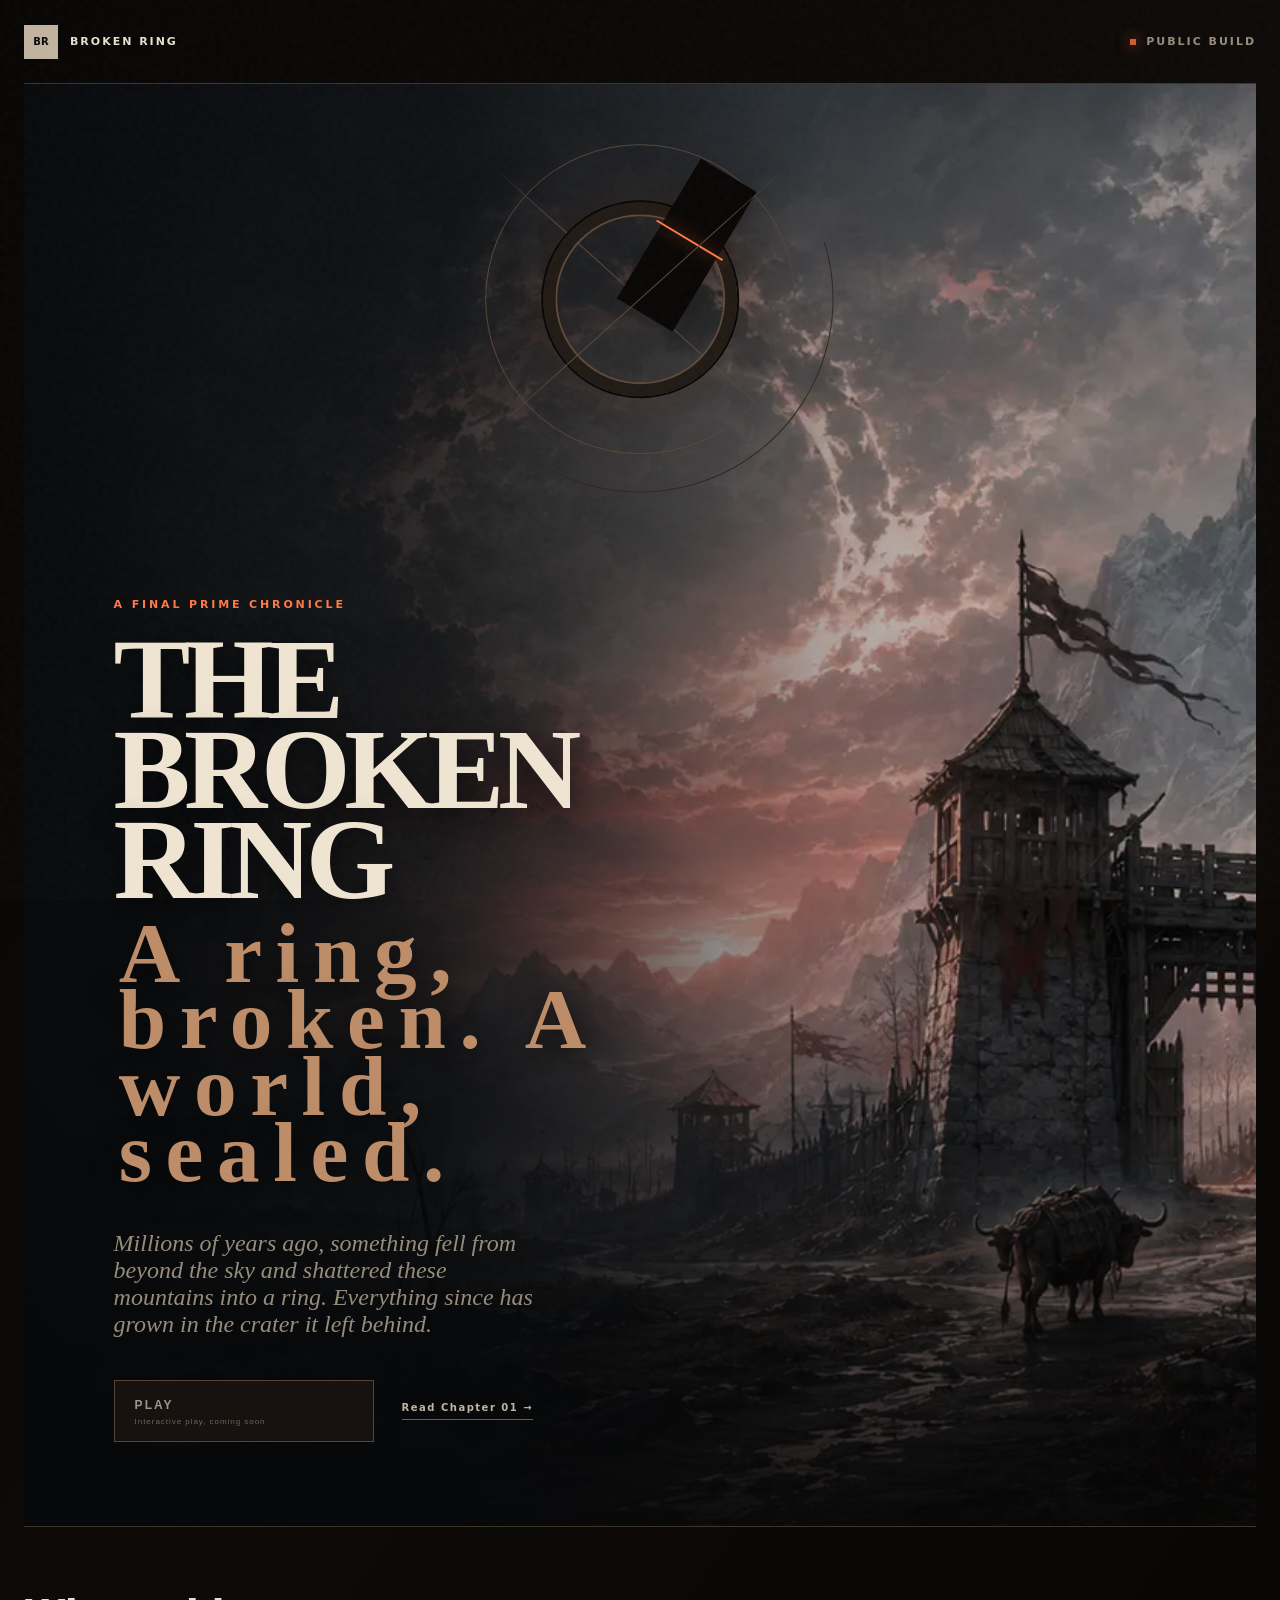
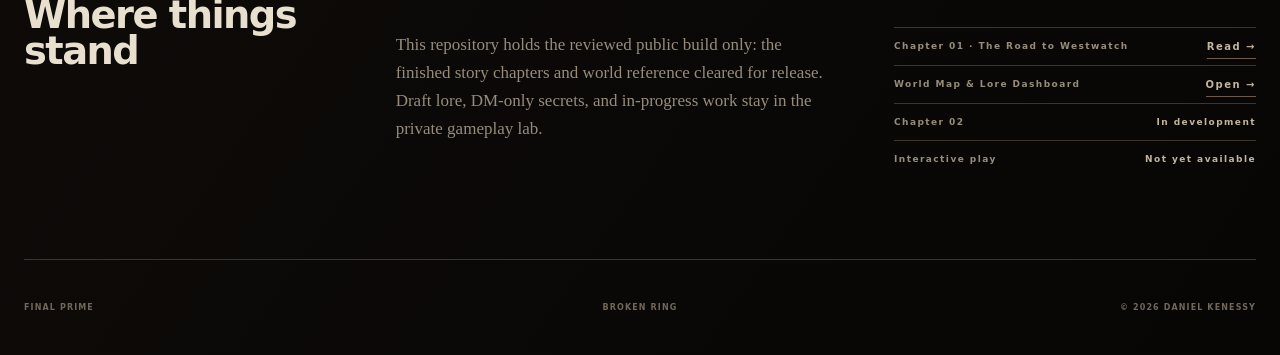
==== commit 865d7e7a: "Remove em dashes from all reader-facing prose and add house rule Heavy em dash use reads as machine-" ====
--- a/public/index.html
+++ b/public/index.html
@@ -4,7 +4,7 @@
     <meta charset="utf-8">
     <meta name="viewport" content="width=device-width, initial-scale=1">
     <meta name="theme-color" content="#090706">
-    <meta name="description" content="The Broken Ring — a Final Prime dark fantasy chronicle. Read the public story and explore the world map.">
+    <meta name="description" content="The Broken Ring: a Final Prime dark fantasy chronicle. Read the public story and explore the world map.">
     <title>The Broken Ring | Final Prime</title>
     <link rel="preload" href="assets/images/title-westwatch.webp" as="image" type="image/webp" fetchpriority="high">
     <link rel="stylesheet" href="assets/css/site.css">
@@ -38,7 +38,7 @@
           <div class="actions">
             <button type="button" class="primary-action" disabled aria-disabled="true">
               <span>PLAY</span>
-              <small>Interactive play — coming soon</small>
+              <small>Interactive play, coming soon</small>
             </button>
             <a class="text-action" href="story.html">Read Chapter 01 <span aria-hidden="true">→</span></a>
           </div>
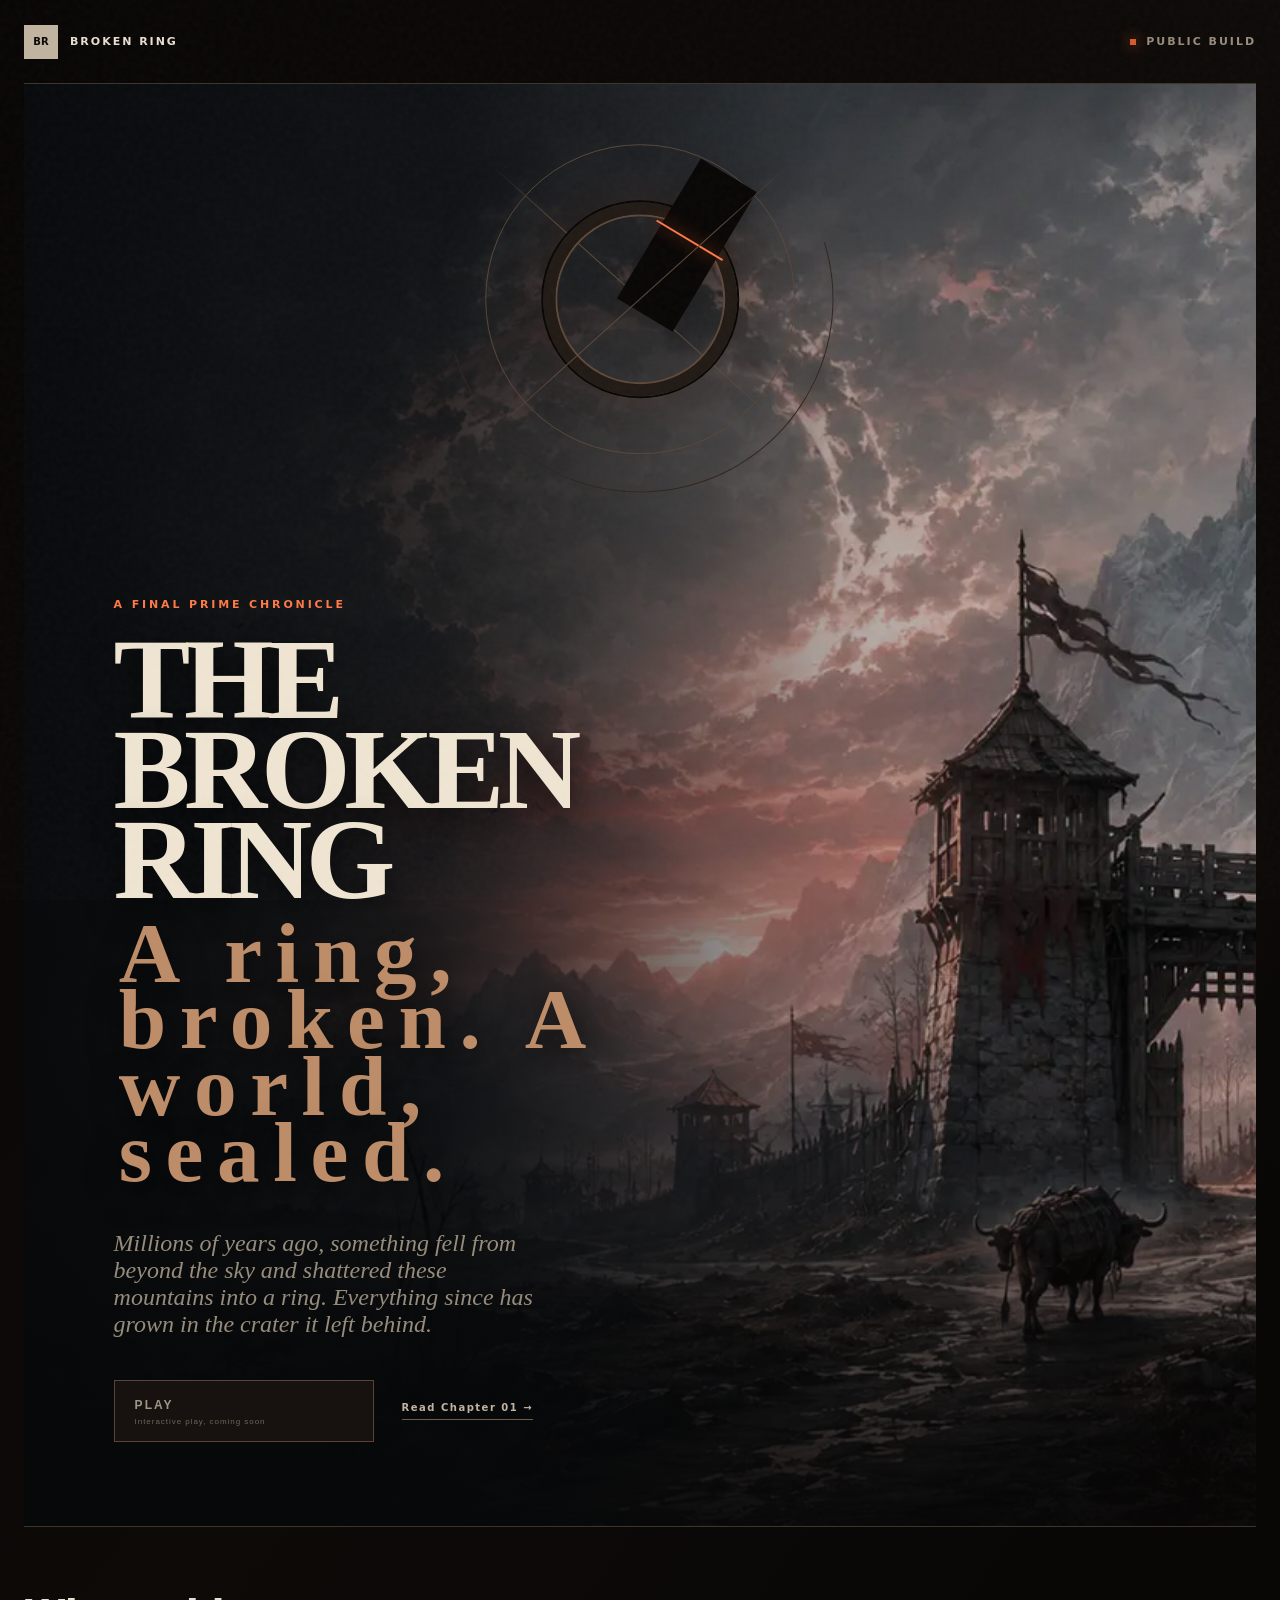
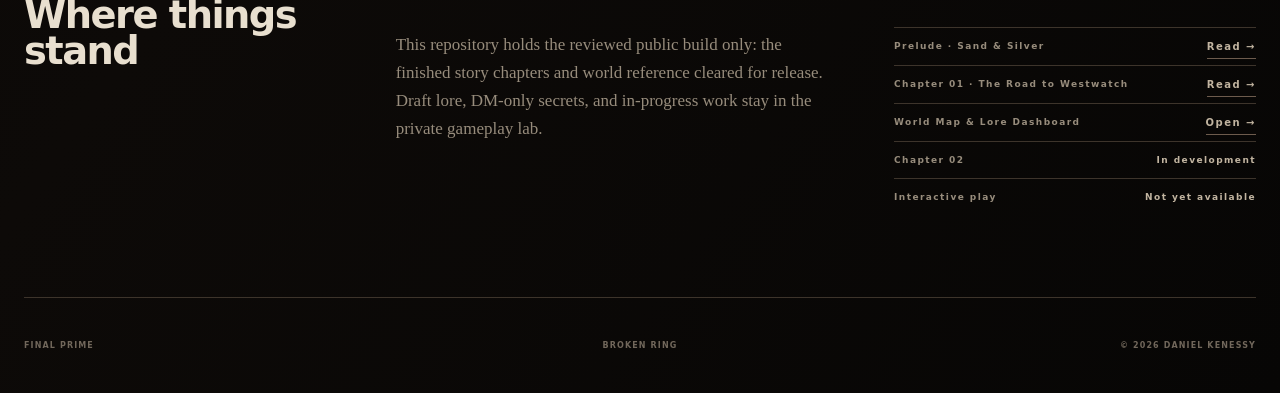
==== commit ec683e72: "Integrate the finalized prose into the Sand & Silver prelude Replace the five sketch panels with nin" ====
--- a/public/index.html
+++ b/public/index.html
@@ -49,6 +49,7 @@
         <h2>Where things stand</h2>
         <p>This repository holds the reviewed public build only: the finished story chapters and world reference cleared for release. Draft lore, DM-only secrets, and in-progress work stay in the private gameplay lab.</p>
         <dl>
+          <div><dt>Prelude · Sand &amp; Silver</dt><dd><a class="text-action" href="prelude.html">Read →</a></dd></div>
           <div><dt>Chapter 01 · The Road to Westwatch</dt><dd><a class="text-action" href="story.html">Read →</a></dd></div>
           <div><dt>World Map &amp; Lore Dashboard</dt><dd><a class="text-action" href="dashboard.html">Open →</a></dd></div>
           <div><dt>Chapter 02</dt><dd>In development</dd></div>
